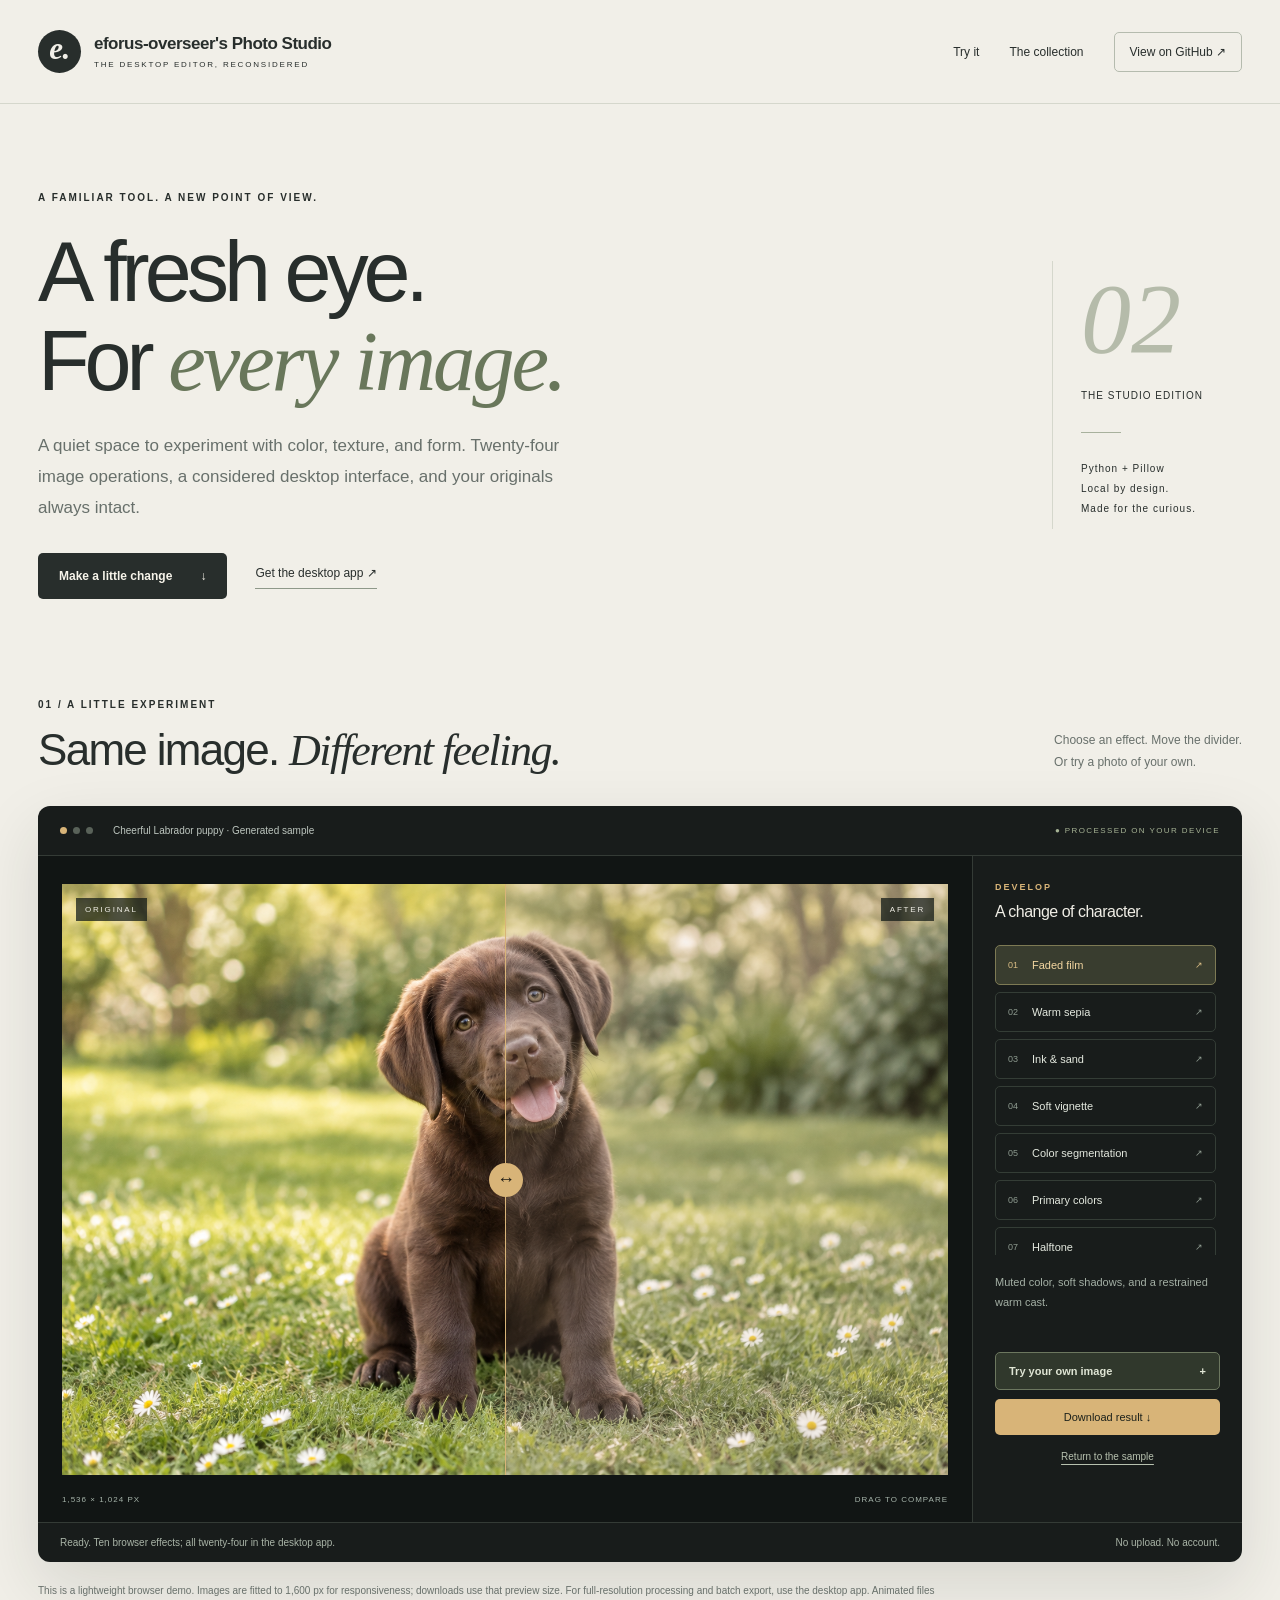
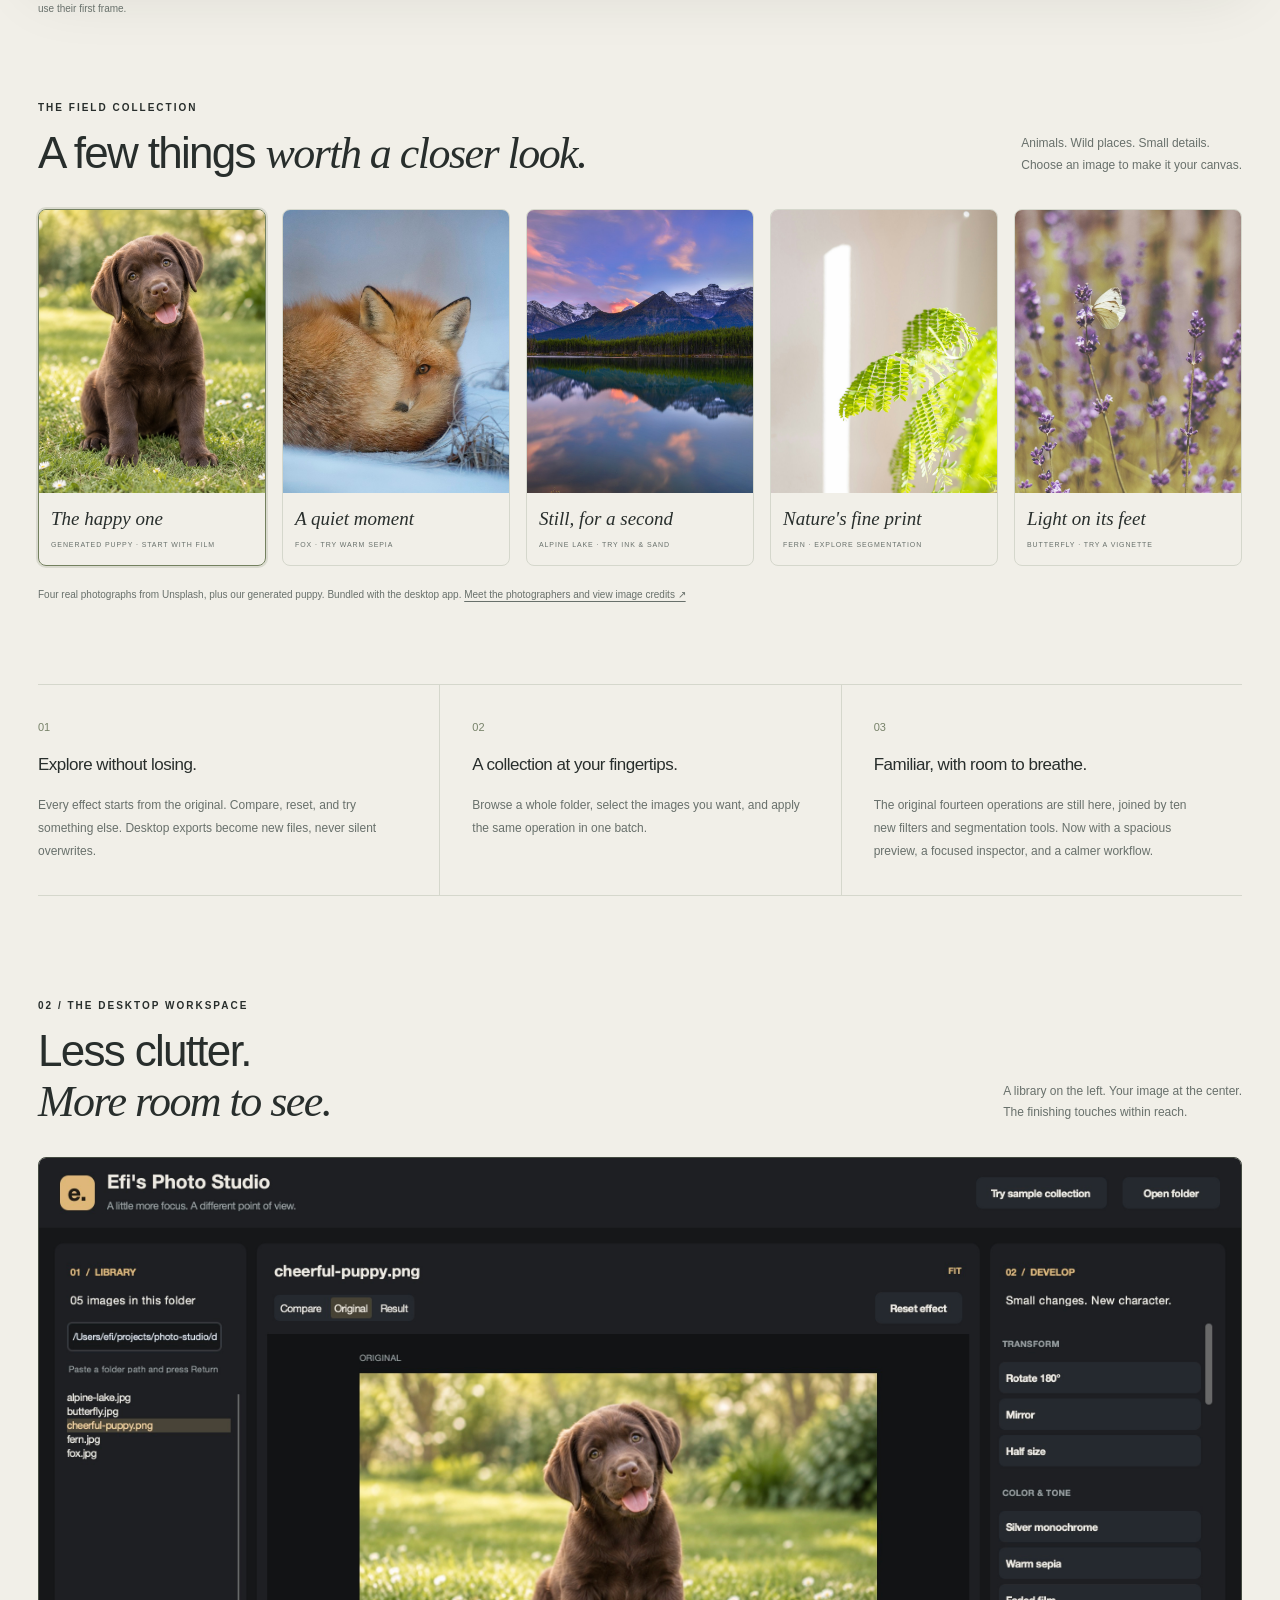
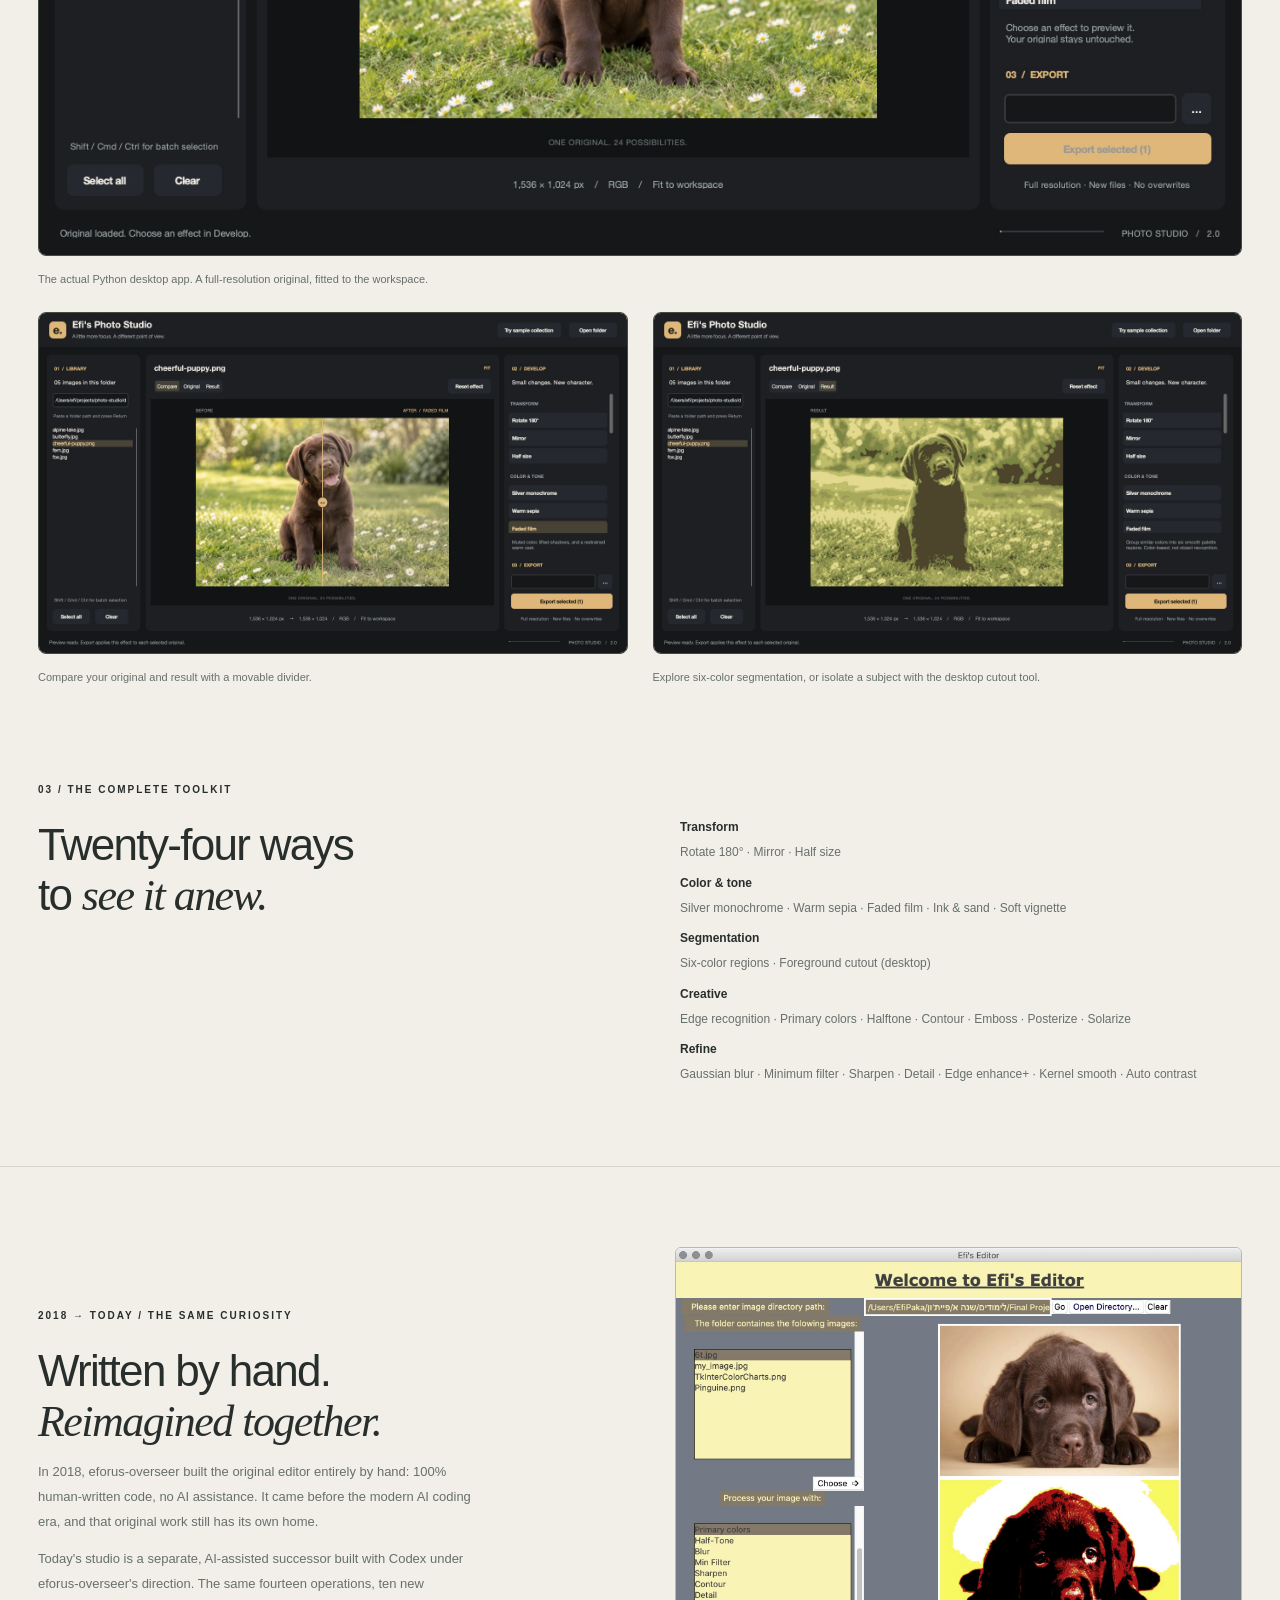
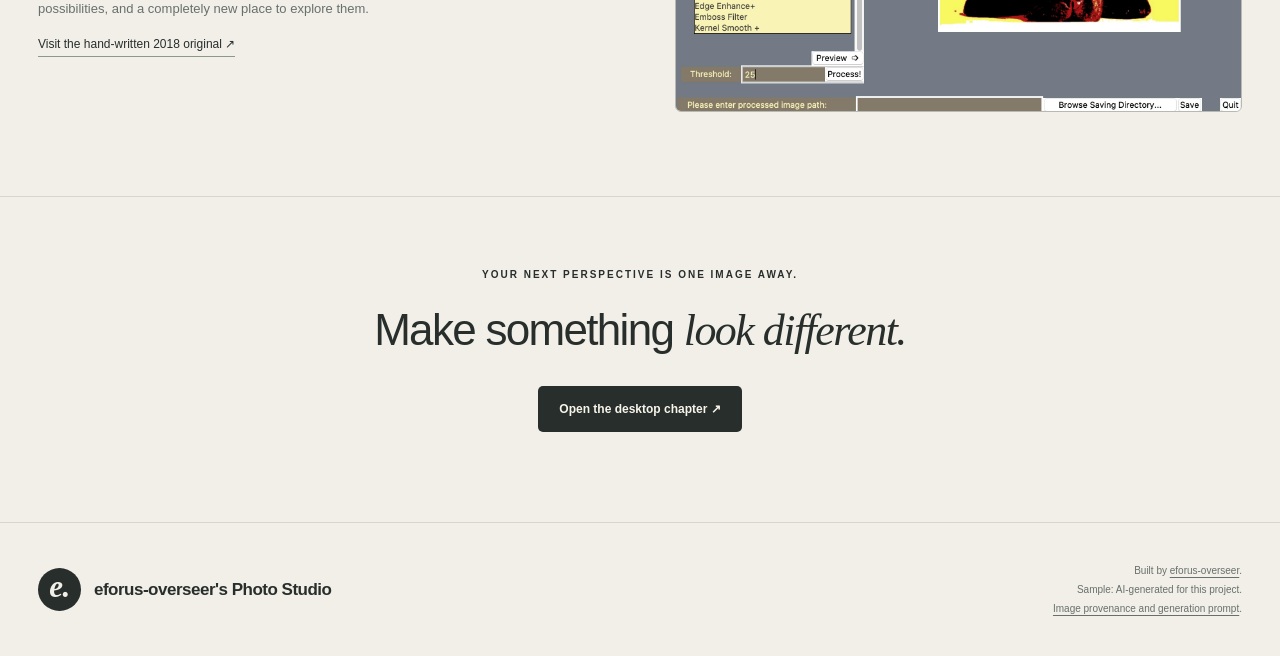
==== docs/index.html @ 04caabaa "Launch Photo Studio: 24 effects, segmentation, and a curated interactive showcase" ====
<!doctype html>
<html lang="en">
<head>
<meta charset="utf-8"><meta name="viewport" content="width=device-width, initial-scale=1">
<meta name="description" content="eforus-overseer's Photo Studio: a thoughtfully redesigned Python photo editor. Try the private, in-browser before-and-after demo, then explore all 24 desktop effects.">
<meta name="theme-color" content="#f1efe8"><title>eforus-overseer's Photo Studio — A fresh perspective</title>
<link rel="stylesheet" href="site.css"><script defer src="site.js"></script>
</head>
<body>
<a class="skip" href="#playground">Skip to interactive demo</a>
<header class="nav"><a class="brand" href="#"><span class="monogram">e.</span><span>eforus-overseer's Photo Studio<small>THE DESKTOP EDITOR, RECONSIDERED</small></span></a><nav aria-label="Main navigation"><a href="#playground">Try it</a><a href="#collection">The collection</a><a href="https://github.com/eforus-overseer/photo-studio" class="repo">View on GitHub <span aria-hidden="true">↗</span></a></nav></header>
<main>
<section class="hero"><div><p class="eyebrow">A FAMILIAR TOOL. A NEW POINT OF VIEW.</p><h1>A fresh eye.<br>For <em>every image.</em></h1><p class="intro">A quiet space to experiment with color, texture, and form. Twenty-four image operations, a considered desktop interface, and your originals always intact.</p><div class="hero-actions"><a class="button primary" href="#playground">Make a little change <span aria-hidden="true">↓</span></a><a class="text-link" href="https://github.com/eforus-overseer/photo-studio#quick-start">Get the desktop app ↗</a></div></div><aside class="hero-note"><span class="edition">02</span><p>THE STUDIO EDITION</p><div class="note-line"></div><p>Python + Pillow<br>Local by design.<br>Made for the curious.</p></aside></section>
<section id="playground" class="playground" aria-labelledby="demo-title"><div class="section-heading"><div><p class="eyebrow">01 / A LITTLE EXPERIMENT</p><h2 id="demo-title">Same image. <em>Different feeling.</em></h2></div><p>Choose an effect. Move the divider.<br>Or try a photo of your own.</p></div>
<div class="demo-shell"><div class="demo-toolbar"><div class="lights" aria-hidden="true"><i></i><i></i><i></i></div><span id="image-name">A familiar friend. A fresh perspective.</span><span class="local-badge">● PROCESSED ON YOUR DEVICE</span></div><div class="demo-body"><div class="preview-column"><div class="compare-stage" id="compare-stage"><canvas id="before" aria-label="Original image"></canvas><canvas id="after" aria-label="Processed image"></canvas><span class="image-tag before-tag">ORIGINAL</span><span class="image-tag after-tag">AFTER</span><div class="divider" aria-hidden="true"><span>↔</span></div><input id="comparison" type="range" min="0" max="100" value="50" aria-label="Before and after divider"></div><div class="preview-caption"><span id="dimensions">Loading sample…</span><span>DRAG TO COMPARE</span></div></div><aside class="demo-inspector"><p class="eyebrow">DEVELOP</p><h3>A change of character.</h3><div class="effect-list" role="group" aria-label="Choose an effect"><button data-effect="film" aria-pressed="true">01 <span>Faded film</span><b>↗</b></button><button data-effect="sepia" aria-pressed="false">02 <span>Warm sepia</span><b>↗</b></button><button data-effect="duotone" aria-pressed="false">03 <span>Ink &amp; sand</span><b>↗</b></button><button data-effect="vignette" aria-pressed="false">04 <span>Soft vignette</span><b>↗</b></button><button data-effect="segments" aria-pressed="false">05 <span>Color segmentation</span><b>↗</b></button><button data-effect="primary" aria-pressed="false">01 <span>Primary colors</span><b>↗</b></button><button data-effect="halftone" aria-pressed="false">02 <span>Halftone</span><b>↗</b></button><button data-effect="edge" aria-pressed="false">03 <span>Edge recognition</span><b>↗</b></button><button data-effect="mirror" aria-pressed="false">04 <span>Mirror</span><b>↗</b></button><button data-effect="rotate" aria-pressed="false">05 <span>Rotate 180°</span><b>↗</b></button></div><p id="effect-description">Muted color, soft shadows, and a restrained warm cast.</p><div id="threshold-control" hidden><label for="threshold">Edge threshold <output id="threshold-value">40</output></label><input id="threshold" type="range" min="1" max="199" value="40"></div><label for="photo-input" class="button upload">Try your own image <span>+</span></label><input id="photo-input" type="file" accept="image/png,image/jpeg,image/webp,image/gif,image/bmp"><button id="download" class="download" disabled>Download result ↓</button><button id="reset" class="reset">Return to the sample</button></aside></div><div class="demo-footer"><p id="demo-status" role="status" aria-live="polite">Ten browser effects. All twenty-four in the desktop app.</p><span>No upload. No account.</span></div></div><p class="fineprint">This is a lightweight browser demo. Images are fitted to 1,600 px for responsiveness; downloads use that preview size. For full-resolution processing and batch export, use the desktop app. Animated files use their first frame.</p>
</section>
<section id="collection" class="collection" aria-labelledby="collection-title">
<div class="section-heading"><div><p class="eyebrow">THE FIELD COLLECTION</p><h2 id="collection-title">A few things <em>worth a closer look.</em></h2></div><p>Animals. Wild places. Small details.<br>Choose an image to make it your canvas.</p></div>
<div class="sample-grid" role="group" aria-label="Choose a sample image">
<button data-sample="cheerful-puppy.png" data-label="Cheerful Labrador puppy · Generated sample" aria-pressed="true"><img src="samples/cheerful-puppy.png" alt="Happy chocolate Labrador puppy in a sunny garden"><span><b>The happy one</b><small>GENERATED PUPPY · START WITH FILM</small></span></button>
<button data-sample="fox.jpg" data-label="Fox · Ray Hennessy / Unsplash" aria-pressed="false"><img src="samples/fox.jpg" alt="Fox photographed by Ray Hennessy" loading="lazy"><span><b>A quiet moment</b><small>FOX · TRY WARM SEPIA</small></span></button>
<button data-sample="alpine-lake.jpg" data-label="Alpine lake · Nunzio Guerrera / Unsplash" aria-pressed="false"><img src="samples/alpine-lake.jpg" alt="Mountains reflected in an alpine lake" loading="lazy"><span><b>Still, for a second</b><small>ALPINE LAKE · TRY INK &amp; SAND</small></span></button>
<button data-sample="fern.jpg" data-label="Fern · Ian Dziuk / Unsplash" aria-pressed="false"><img src="samples/fern.jpg" alt="Intricate green fern photographed by Ian Dziuk" loading="lazy"><span><b>Nature's fine print</b><small>FERN · EXPLORE SEGMENTATION</small></span></button>
<button data-sample="butterfly.jpg" data-label="Butterfly · Ivan Jevtic / Unsplash" aria-pressed="false"><img src="samples/butterfly.jpg" alt="Butterfly on flowers photographed by Ivan Jevtic" loading="lazy"><span><b>Light on its feet</b><small>BUTTERFLY · TRY A VIGNETTE</small></span></button>
</div><p class="fineprint">Four real photographs from Unsplash, plus our generated puppy. Bundled with the desktop app. <a href="https://github.com/eforus-overseer/photo-studio/blob/main/docs/samples/CREDITS.md">Meet the photographers and view image credits ↗</a></p>
</section>
<section class="principles"><article><span>01</span><h3>Explore without losing.</h3><p>Every effect starts from the original. Compare, reset, and try something else. Desktop exports become new files, never silent overwrites.</p></article><article><span>02</span><h3>A collection at your fingertips.</h3><p>Browse a whole folder, select the images you want, and apply the same operation in one batch.</p></article><article><span>03</span><h3>Familiar, with room to breathe.</h3><p>The original fourteen operations are still here, joined by ten new filters and segmentation tools. Now with a spacious preview, a focused inspector, and a calmer workflow.</p></article></section>
<section id="workspace" class="workspace"><div class="section-heading"><div><p class="eyebrow">02 / THE DESKTOP WORKSPACE</p><h2>Less clutter.<br><em>More room to see.</em></h2></div><p>A library on the left. Your image at the center.<br>The finishing touches within reach.</p></div><figure class="app-shot"><img src="media/studio-workspace.jpg" alt="The new desktop photo editor with a dark library, large image preview, and grouped effect inspector" loading="lazy"><figcaption>The actual Python desktop app. A full-resolution original, fitted to the workspace.</figcaption></figure><div class="shot-grid"><figure><img src="media/studio-compare.jpg" alt="Desktop before-and-after comparison showing the Faded film effect" loading="lazy"><figcaption>Compare your original and result with a movable divider.</figcaption></figure><figure><img src="media/studio-segments.jpg" alt="Desktop color segmentation with six palette regions" loading="lazy"><figcaption>Explore six-color segmentation, or isolate a subject with the desktop cutout tool.</figcaption></figure></div></section>
<section class="effect-catalog"><p class="eyebrow">03 / THE COMPLETE TOOLKIT</p><div><h2>Twenty-four ways<br>to <em>see it anew.</em></h2><div class="catalog-groups"><article><h3>Transform</h3><p>Rotate 180° · Mirror · Half size</p></article><article><h3>Color &amp; tone</h3><p>Silver monochrome · Warm sepia · Faded film · Ink &amp; sand · Soft vignette</p></article><article><h3>Segmentation</h3><p>Six-color regions · Foreground cutout (desktop)</p></article><article><h3>Creative</h3><p>Edge recognition · Primary colors · Halftone · Contour · Emboss · Posterize · Solarize</p></article><article><h3>Refine</h3><p>Gaussian blur · Minimum filter · Sharpen · Detail · Edge enhance+ · Kernel smooth · Auto contrast</p></article></div></div></section>
<section class="legacy"><div><p class="eyebrow">2018 → TODAY / THE SAME CURIOSITY</p><h2>Written by hand.<br><em>Reimagined together.</em></h2><p>In 2018, eforus-overseer built the original editor entirely by hand: 100% human-written code, no AI assistance. It came before the modern AI coding era, and that original work still has its own home.</p><p>Today's studio is a separate, AI-assisted successor built with Codex under eforus-overseer's direction. The same fourteen operations, ten new possibilities, and a completely new place to explore them.</p><a class="text-link" href="https://github.com/eforus-overseer/Photo-Editor-GUI">Visit the hand-written 2018 original ↗</a></div><a href="https://github.com/eforus-overseer/Photo-Editor-GUI/tree/legacy"><img src="media/legacy-editor.jpg" alt="The original hand-written 2018 Tkinter editor" loading="lazy"></a></section>
<section class="closing"><p class="eyebrow">YOUR NEXT PERSPECTIVE IS ONE IMAGE AWAY.</p><h2>Make something <em>look different.</em></h2><a class="button primary" href="https://github.com/eforus-overseer/photo-studio#quick-start">Open the desktop chapter ↗</a></section>
</main>
<footer><a class="brand" href="#"><span class="monogram">e.</span>eforus-overseer's Photo Studio</a><p>Built by <a href="https://github.com/eforus-overseer">eforus-overseer</a>.<br>Sample: AI-generated for this project.<br><a href="samples/GENERATED.md">Image provenance and generation prompt</a>.</p></footer>
</body></html>
---- docs/site.css ----
:root{--paper:#f1efe8;--ink:#282e2c;--muted:#68706b;--line:#d5d7cc;--accent:#d8b478;--dark:#181c1b}*{box-sizing:border-box}html{scroll-behavior:smooth;scroll-padding-top:32px}body{margin:0;background:var(--paper);color:var(--ink);font-family:Inter,-apple-system,BlinkMacSystemFont,"Segoe UI",sans-serif;-webkit-font-smoothing:antialiased}a{color:inherit;text-decoration:none}button,input{font:inherit}button,a,label,input{touch-action:manipulation}button{cursor:pointer}a:focus-visible,button:focus-visible,input:focus-visible,label:focus-within{outline:3px solid #987340;outline-offset:5px}button:disabled{opacity:.45;cursor:wait}.skip{position:absolute;top:-60px;left:20px;background:var(--ink);color:white;padding:14px;z-index:10}.skip:focus{top:12px}.nav,main,footer{max-width:1320px;margin:auto}.nav{display:flex;align-items:center;justify-content:space-between;padding:30px 38px;border-bottom:1px solid var(--line)}.brand{display:flex;align-items:center;gap:13px;font-weight:650;letter-spacing:-.5px;font-size:17px}.brand small{display:block;font-size:8px;letter-spacing:1.8px;font-weight:500;margin-top:6px}.monogram{width:43px;height:43px;background:var(--ink);border-radius:50%;display:grid;place-content:center;color:var(--paper);font:bold italic 31px Georgia,serif;padding-bottom:6px}.nav nav{display:flex;gap:30px;align-items:center;font-size:12px}.repo{border:1px solid #b5bbae;border-radius:5px;padding:12px 15px}.hero{padding:86px 38px 76px;display:grid;grid-template-columns:1fr 190px;gap:40px;align-items:center}.eyebrow{font-size:10px;letter-spacing:2px;font-weight:650;line-height:1.6;margin:0 0 22px}h1{font-weight:500;font-size:clamp(58px,6.6vw,92px);letter-spacing:-5px;line-height:1.05;margin:0 0 25px}h1 em,h2 em{font-family:Georgia,"Times New Roman",serif;font-weight:400;letter-spacing:-.035em}h1 em{color:#69775b}.intro{max-width:560px;font-size:17px;line-height:1.8;color:var(--muted)}.hero-actions{display:flex;align-items:center;gap:28px;margin-top:30px}.button{display:inline-flex;justify-content:space-between;align-items:center;gap:28px;padding:16px 21px;border-radius:5px;font-size:12px;font-weight:650;border:none;cursor:pointer}.primary{background:var(--ink);color:#f7f4ea}.primary:hover{background:#495346}.text-link{font-size:12px;border-bottom:1px solid #8e9889;padding-bottom:5px;line-height:1.7}.hero-note{border-left:1px solid var(--line);padding-left:28px}.edition{font:italic 100px Georgia,serif;color:#b5bbaa}.hero-note p{font-size:10px;line-height:2;letter-spacing:1px}.note-line{width:40px;height:1px;background:#a8b19d;margin:26px 0}.playground,.workspace{padding:22px 38px 0}.section-heading{display:flex;align-items:flex-end;justify-content:space-between;gap:30px;margin-bottom:30px}.section-heading .eyebrow{margin-bottom:12px}h2{font-size:44px;font-weight:450;letter-spacing:-1.7px;line-height:1.14;margin:0}.section-heading>p{font-size:12px;line-height:1.8;color:var(--muted);margin:0 0 3px}.demo-shell{background:var(--dark);color:#f0eee6;border-radius:12px;box-shadow:0 24px 65px #20291e20;overflow:hidden}.demo-toolbar{display:flex;align-items:center;gap:20px;padding:19px 22px;border-bottom:1px solid #343b36;font-size:10px;color:#bdc6bf}.lights{display:flex;gap:6px}.lights i{width:7px;height:7px;background:#596259;border-radius:50%}.lights i:first-child{background:var(--accent)}.local-badge{margin-left:auto;font-size:8px;letter-spacing:1.4px;color:#a6b395}.demo-body{display:grid;grid-template-columns:minmax(0,1fr) 270px}.preview-column{padding:28px 24px 18px;background:#111514;display:flex;flex-direction:column;justify-content:center}.compare-stage{position:relative;aspect-ratio:3/2;width:100%;overflow:hidden;background:repeating-conic-gradient(#252a27 0% 25%,#303630 0% 50%) 50% / 20px 20px;--split:50%}.compare-stage canvas{width:100%;height:100%;object-fit:contain;display:block;position:absolute;inset:0}#after{clip-path:inset(0 0 0 var(--split))}.image-tag{position:absolute;top:14px;background:#111a16ba;font-size:8px;letter-spacing:1.8px;padding:7px 9px;pointer-events:none}.before-tag{left:14px}.after-tag{right:14px}.divider{position:absolute;left:var(--split);top:0;bottom:0;border-left:1px solid var(--accent);pointer-events:none}.divider span{position:absolute;top:50%;transform:translate(-50%,-50%);border-radius:50%;background:var(--accent);color:#211e16;font-size:18px;width:34px;height:34px;display:grid;place-content:center}.compare-stage input{position:absolute;inset:0;width:100%;height:100%;margin:0;opacity:0;cursor:ew-resize}.compare-stage:focus-within{outline:2px solid var(--accent);outline-offset:4px}.preview-caption{display:flex;justify-content:space-between;gap:16px;font-size:8px;color:#a6b4aa;letter-spacing:1px;margin-top:20px}.demo-inspector{padding:24px 22px;border-left:1px solid #343b36}.demo-inspector .eyebrow{color:var(--accent);font-size:9px;margin-bottom:8px}.demo-inspector h3{font-size:16px;font-weight:500;letter-spacing:-.5px;margin:0 0 24px}.effect-list{display:grid;gap:7px}.effect-list button{border:1px solid #343d36;border-radius:5px;background:transparent;color:#8e9b90;display:flex;gap:14px;padding:12px;font-size:9px;align-items:center;text-align:left}.effect-list span{font-size:11px;color:#e4e9df}.effect-list b{margin-left:auto;font-weight:400}.effect-list button:hover{background:#343b31}.effect-list button[aria-pressed=true]{background:#393d2f;border-color:#7d7a54;color:#d8bc84}.effect-list button[aria-pressed=true] span{color:#f3d6a0}#effect-description{color:#a3afa4;font-size:11px;line-height:1.8;min-height:61px;margin:18px 0}#threshold-control{margin:12px 0 20px}#threshold-control label{display:flex;justify-content:space-between;font-size:11px}#threshold{width:100%;accent-color:var(--accent);margin-top:14px}.upload{border:1px solid #6c775f;width:100%;font-size:11px;padding:12px 13px;background:#30382c;color:#e0e6d5}#photo-input{position:absolute;width:1px;height:1px;clip-path:inset(50%);overflow:hidden}.upload:has(+input:focus-visible){outline:2px solid var(--accent);outline-offset:3px}.download{width:100%;padding:12px;color:#1c211b;background:var(--accent);border:0;border-radius:5px;font-size:11px;margin-top:9px}.reset{display:block;margin:15px auto 0;font-size:10px;border:0;background:none;color:#b7c1af;text-decoration:underline;text-underline-offset:4px}.demo-footer{border-top:1px solid #343b36;padding:14px 22px;display:flex;justify-content:space-between;gap:20px;font-size:10px;color:#a9b4a7}.demo-footer p{margin:0}.fineprint{font-size:10px;line-height:1.8;color:var(--muted);max-width:910px;margin-top:20px}.principles{margin:80px 38px;display:grid;grid-template-columns:repeat(3,1fr);border-top:1px solid var(--line);border-bottom:1px solid var(--line)}.principles article{padding:32px 32px 32px 0}.principles article+article{border-left:1px solid var(--line);padding-left:32px}.principles span{font-size:11px;color:#778269}.principles h3{font-size:17px;font-weight:500;letter-spacing:-.5px;line-height:1.5}.principles p{color:var(--muted);font-size:12px;line-height:1.9;margin-bottom:0}.app-shot{margin:0}.app-shot img,.shot-grid img{width:100%;display:block;border-radius:8px;border:1px solid #444b41}.app-shot figcaption,.shot-grid figcaption{font-size:11px;color:var(--muted);line-height:1.8;margin:14px 0}.shot-grid{display:grid;grid-template-columns:1fr 1fr;gap:25px;margin-top:22px}.shot-grid figure{margin:0}.effect-catalog{padding:80px 38px;border-bottom:1px solid var(--line)}.effect-catalog>div{display:grid;grid-template-columns:1fr 1fr;gap:80px}.catalog-groups{display:grid;gap:12px}.catalog-groups h3{font-size:12px;margin:0 0 8px}.catalog-groups p{font-size:12px;color:var(--muted);line-height:1.8;margin:0}.legacy{display:grid;grid-template-columns:1fr 1fr;gap:70px;padding:80px 38px;align-items:center}.legacy p:not(.eyebrow){font-size:13px;color:var(--muted);line-height:1.9;max-width:440px}.legacy img{width:100%;border-radius:6px;filter:saturate(.6);border:1px solid #b6bbaf}.closing{text-align:center;border-top:1px solid var(--line);padding:70px 30px 90px}.closing .button{margin-top:30px}footer{padding:28px 38px;border-top:1px solid var(--line);display:flex;align-items:center;justify-content:space-between;gap:30px}footer p{font-size:10px;line-height:1.9;color:var(--muted);text-align:right}footer p a{text-decoration:underline;text-underline-offset:3px}[hidden]{display:none!important}@media(max-width:1000px){h1{letter-spacing:-3px}.hero{grid-template-columns:1fr 140px}.hero-note{padding-left:20px}.demo-body{grid-template-columns:minmax(0,1fr) 235px}.demo-inspector{padding:22px 16px}.preview-column{padding:16px}.local-badge{display:none}.section-heading{align-items:flex-start}h2{font-size:36px}.effect-catalog>div{gap:40px}}@media(max-width:720px){.nav{padding:20px}.nav nav{gap:16px}.nav nav>a:not(.repo){display:none}.brand{font-size:14px}.brand small{font-size:6px}.repo{padding:10px;font-size:10px}.hero{padding:56px 22px 52px;display:block}.hero-note{display:none}h1{font-size:59px;letter-spacing:-3px}.intro{font-size:15px}.hero-actions{flex-wrap:wrap;gap:22px}.playground,.workspace{padding:12px 18px 0}.section-heading{display:block}.section-heading>p{margin-top:18px}.demo-body{display:block}.demo-inspector{border-left:0;border-top:1px solid #343b36;padding:24px}.effect-list{grid-template-columns:1fr 1fr}.effect-list button{gap:9px}.demo-inspector h3{margin-bottom:16px}.demo-toolbar{padding:15px}.demo-footer{padding:15px;line-height:1.6}.demo-footer>span{display:none}.preview-caption{font-size:7px;letter-spacing:.5px}.principles{grid-template-columns:1fr;margin:50px 22px}.principles article{padding:25px 0}.principles article+article{border-left:0;border-top:1px solid var(--line);padding:25px 0}.shot-grid{grid-template-columns:1fr}.effect-catalog{padding:50px 22px}.effect-catalog>div{grid-template-columns:1fr;gap:30px}.legacy{grid-template-columns:1fr;padding:50px 22px;gap:30px}.closing{padding:55px 22px}.closing h2{font-size:35px}footer{padding:25px 22px;display:block}footer p{text-align:left;margin-top:24px}}@media(prefers-reduced-motion:reduce){html{scroll-behavior:auto}}
.effect-list{max-height:310px;overflow-y:auto;scrollbar-color:#6e765d #20261f;padding-right:4px}.effect-list button{min-height:40px}
.collection{padding:72px 38px 0}.sample-grid{display:grid;grid-template-columns:repeat(5,minmax(0,1fr));gap:16px}.sample-grid button{background:transparent;border:1px solid var(--line);border-radius:8px;padding:0;overflow:hidden;text-align:left;color:var(--ink);transition:transform .2s,border-color .2s}.sample-grid button:hover{transform:translateY(-4px);border-color:#6b795f}.sample-grid button[aria-pressed=true]{border-color:#74815f;box-shadow:0 0 0 2px #74815f30}.sample-grid img{width:100%;aspect-ratio:4/5;object-fit:cover;display:block}.sample-grid span{display:block;padding:15px 12px}.sample-grid b{display:block;font:italic 19px Georgia,serif;font-weight:400}.sample-grid small{display:block;font-size:7px;line-height:1.6;letter-spacing:.9px;margin-top:9px;color:var(--muted)}.collection .fineprint a{text-decoration:underline;text-underline-offset:3px}@media(max-width:900px){.sample-grid{grid-template-columns:repeat(3,minmax(0,1fr))}}@media(max-width:600px){.collection{padding:50px 18px 0}.sample-grid{grid-template-columns:repeat(2,minmax(0,1fr));gap:12px}.sample-grid b{font-size:18px}}@media(prefers-reduced-motion:reduce){.sample-grid button{transition:none}}
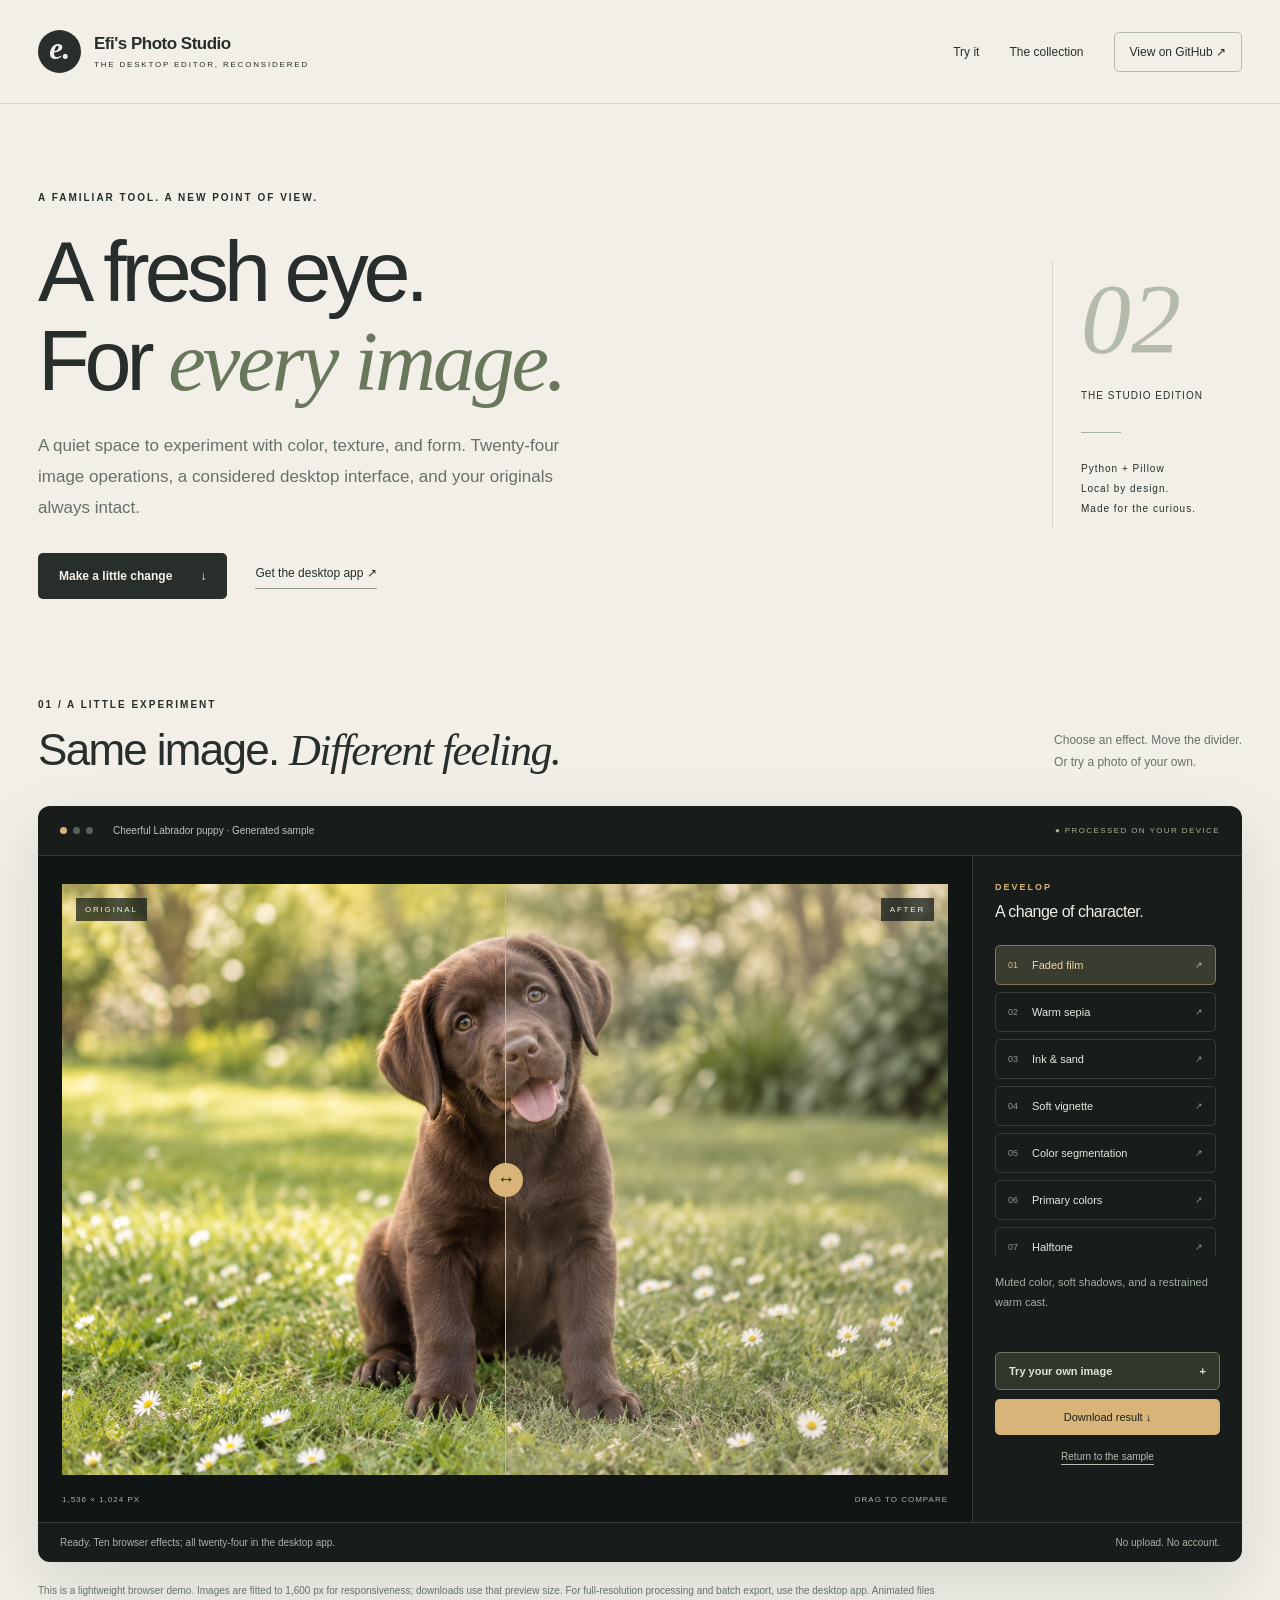
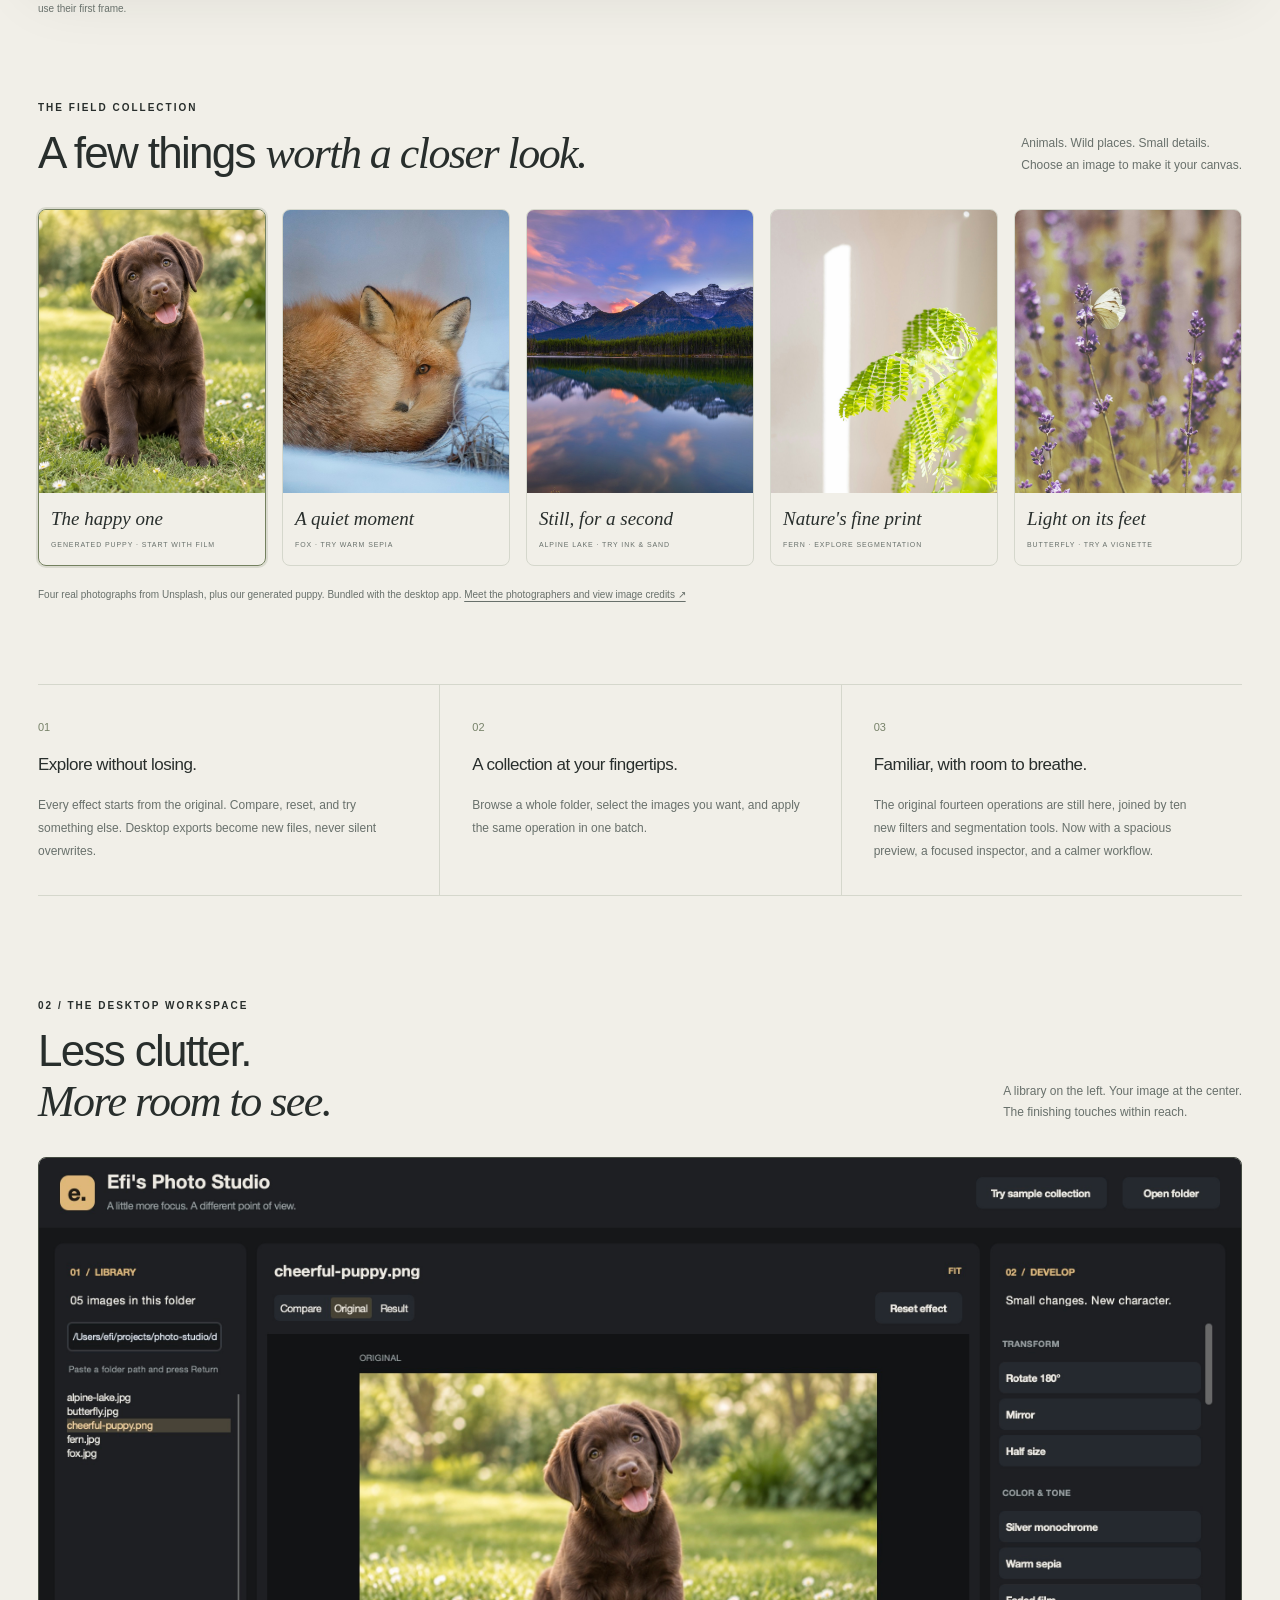
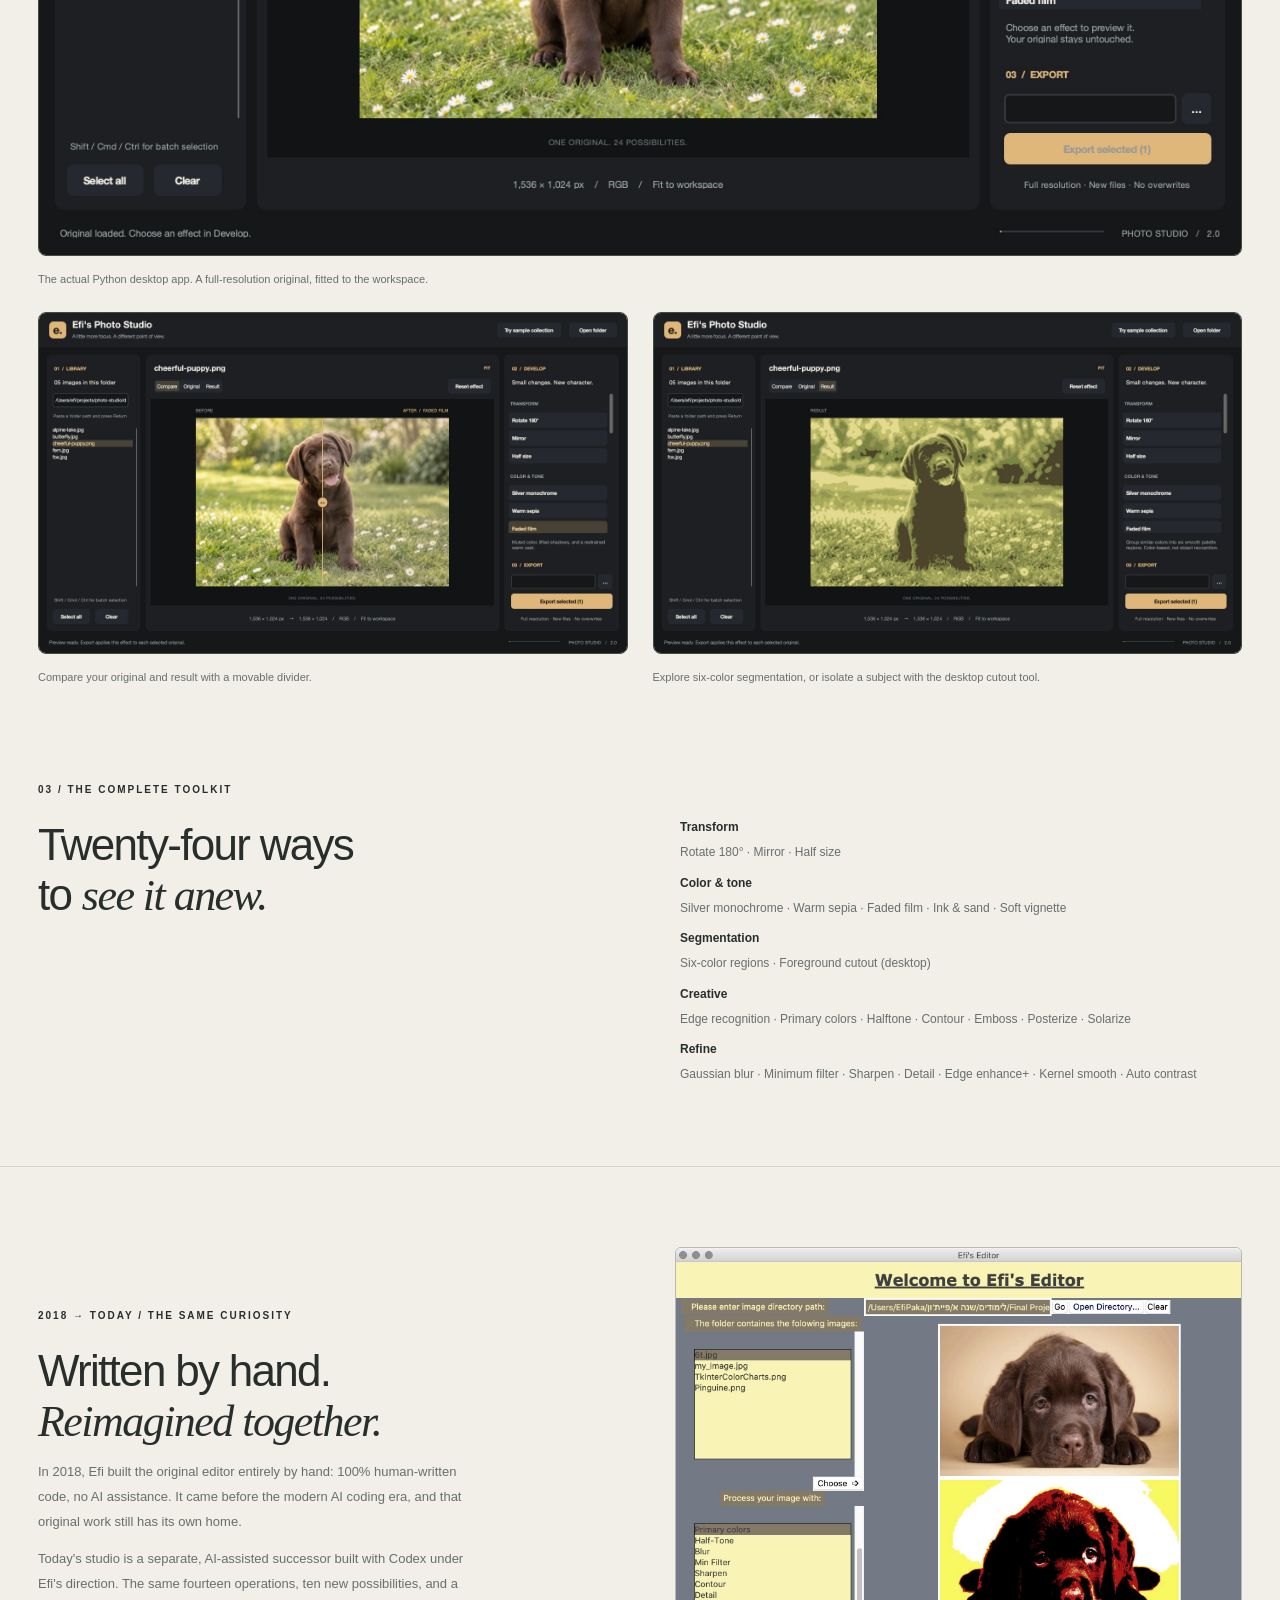
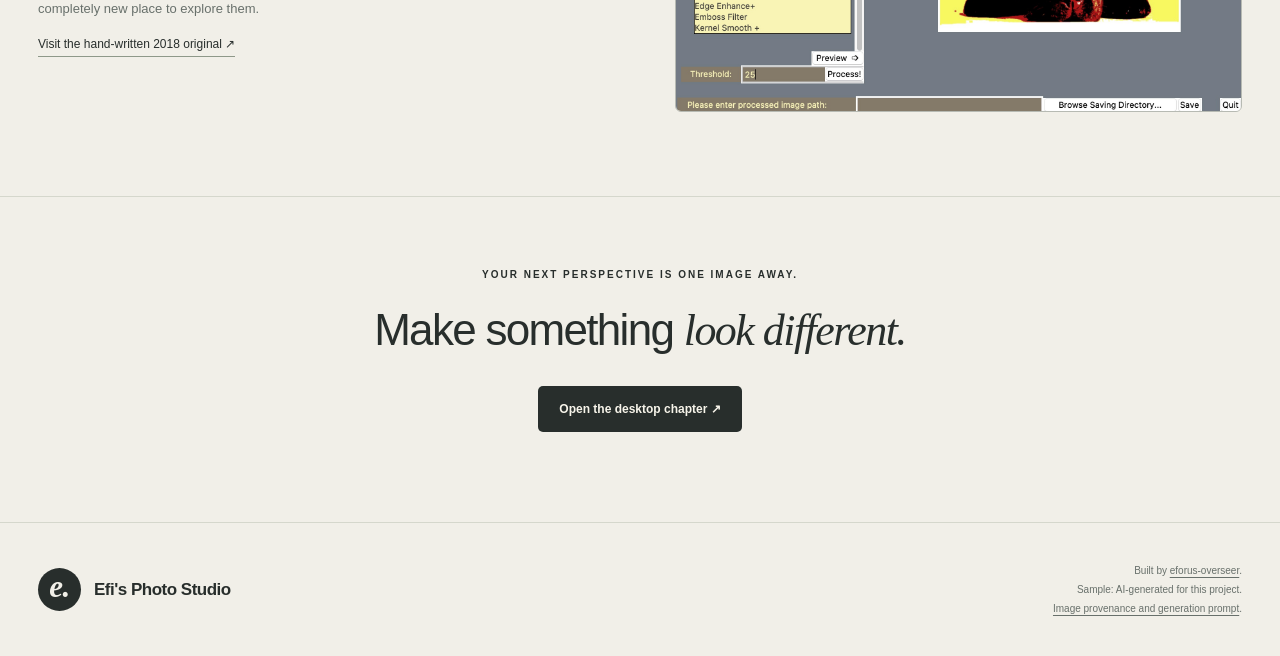
==== commit dee2a711: "Launch Photo Studio: 24 effects, segmentation, and a curated interactive showcase" ====
--- a/docs/index.html
+++ b/docs/index.html
@@ -2,13 +2,13 @@
 <html lang="en">
 <head>
 <meta charset="utf-8"><meta name="viewport" content="width=device-width, initial-scale=1">
-<meta name="description" content="eforus-overseer's Photo Studio: a thoughtfully redesigned Python photo editor. Try the private, in-browser before-and-after demo, then explore all 24 desktop effects.">
-<meta name="theme-color" content="#f1efe8"><title>eforus-overseer's Photo Studio — A fresh perspective</title>
+<meta name="description" content="Efi's Photo Studio: a thoughtfully redesigned Python photo editor. Try the private, in-browser before-and-after demo, then explore all 24 desktop effects.">
+<meta name="theme-color" content="#f1efe8"><title>Efi's Photo Studio — A fresh perspective</title>
 <link rel="stylesheet" href="site.css"><script defer src="site.js"></script>
 </head>
 <body>
 <a class="skip" href="#playground">Skip to interactive demo</a>
-<header class="nav"><a class="brand" href="#"><span class="monogram">e.</span><span>eforus-overseer's Photo Studio<small>THE DESKTOP EDITOR, RECONSIDERED</small></span></a><nav aria-label="Main navigation"><a href="#playground">Try it</a><a href="#collection">The collection</a><a href="https://github.com/eforus-overseer/photo-studio" class="repo">View on GitHub <span aria-hidden="true">↗</span></a></nav></header>
+<header class="nav"><a class="brand" href="#"><span class="monogram">e.</span><span>Efi's Photo Studio<small>THE DESKTOP EDITOR, RECONSIDERED</small></span></a><nav aria-label="Main navigation"><a href="#playground">Try it</a><a href="#collection">The collection</a><a href="https://github.com/eforus-overseer/photo-studio" class="repo">View on GitHub <span aria-hidden="true">↗</span></a></nav></header>
 <main>
 <section class="hero"><div><p class="eyebrow">A FAMILIAR TOOL. A NEW POINT OF VIEW.</p><h1>A fresh eye.<br>For <em>every image.</em></h1><p class="intro">A quiet space to experiment with color, texture, and form. Twenty-four image operations, a considered desktop interface, and your originals always intact.</p><div class="hero-actions"><a class="button primary" href="#playground">Make a little change <span aria-hidden="true">↓</span></a><a class="text-link" href="https://github.com/eforus-overseer/photo-studio#quick-start">Get the desktop app ↗</a></div></div><aside class="hero-note"><span class="edition">02</span><p>THE STUDIO EDITION</p><div class="note-line"></div><p>Python + Pillow<br>Local by design.<br>Made for the curious.</p></aside></section>
 <section id="playground" class="playground" aria-labelledby="demo-title"><div class="section-heading"><div><p class="eyebrow">01 / A LITTLE EXPERIMENT</p><h2 id="demo-title">Same image. <em>Different feeling.</em></h2></div><p>Choose an effect. Move the divider.<br>Or try a photo of your own.</p></div>
@@ -27,8 +27,8 @@
 <section class="principles"><article><span>01</span><h3>Explore without losing.</h3><p>Every effect starts from the original. Compare, reset, and try something else. Desktop exports become new files, never silent overwrites.</p></article><article><span>02</span><h3>A collection at your fingertips.</h3><p>Browse a whole folder, select the images you want, and apply the same operation in one batch.</p></article><article><span>03</span><h3>Familiar, with room to breathe.</h3><p>The original fourteen operations are still here, joined by ten new filters and segmentation tools. Now with a spacious preview, a focused inspector, and a calmer workflow.</p></article></section>
 <section id="workspace" class="workspace"><div class="section-heading"><div><p class="eyebrow">02 / THE DESKTOP WORKSPACE</p><h2>Less clutter.<br><em>More room to see.</em></h2></div><p>A library on the left. Your image at the center.<br>The finishing touches within reach.</p></div><figure class="app-shot"><img src="media/studio-workspace.jpg" alt="The new desktop photo editor with a dark library, large image preview, and grouped effect inspector" loading="lazy"><figcaption>The actual Python desktop app. A full-resolution original, fitted to the workspace.</figcaption></figure><div class="shot-grid"><figure><img src="media/studio-compare.jpg" alt="Desktop before-and-after comparison showing the Faded film effect" loading="lazy"><figcaption>Compare your original and result with a movable divider.</figcaption></figure><figure><img src="media/studio-segments.jpg" alt="Desktop color segmentation with six palette regions" loading="lazy"><figcaption>Explore six-color segmentation, or isolate a subject with the desktop cutout tool.</figcaption></figure></div></section>
 <section class="effect-catalog"><p class="eyebrow">03 / THE COMPLETE TOOLKIT</p><div><h2>Twenty-four ways<br>to <em>see it anew.</em></h2><div class="catalog-groups"><article><h3>Transform</h3><p>Rotate 180° · Mirror · Half size</p></article><article><h3>Color &amp; tone</h3><p>Silver monochrome · Warm sepia · Faded film · Ink &amp; sand · Soft vignette</p></article><article><h3>Segmentation</h3><p>Six-color regions · Foreground cutout (desktop)</p></article><article><h3>Creative</h3><p>Edge recognition · Primary colors · Halftone · Contour · Emboss · Posterize · Solarize</p></article><article><h3>Refine</h3><p>Gaussian blur · Minimum filter · Sharpen · Detail · Edge enhance+ · Kernel smooth · Auto contrast</p></article></div></div></section>
-<section class="legacy"><div><p class="eyebrow">2018 → TODAY / THE SAME CURIOSITY</p><h2>Written by hand.<br><em>Reimagined together.</em></h2><p>In 2018, eforus-overseer built the original editor entirely by hand: 100% human-written code, no AI assistance. It came before the modern AI coding era, and that original work still has its own home.</p><p>Today's studio is a separate, AI-assisted successor built with Codex under eforus-overseer's direction. The same fourteen operations, ten new possibilities, and a completely new place to explore them.</p><a class="text-link" href="https://github.com/eforus-overseer/Photo-Editor-GUI">Visit the hand-written 2018 original ↗</a></div><a href="https://github.com/eforus-overseer/Photo-Editor-GUI/tree/legacy"><img src="media/legacy-editor.jpg" alt="The original hand-written 2018 Tkinter editor" loading="lazy"></a></section>
+<section class="legacy"><div><p class="eyebrow">2018 → TODAY / THE SAME CURIOSITY</p><h2>Written by hand.<br><em>Reimagined together.</em></h2><p>In 2018, Efi built the original editor entirely by hand: 100% human-written code, no AI assistance. It came before the modern AI coding era, and that original work still has its own home.</p><p>Today's studio is a separate, AI-assisted successor built with Codex under Efi's direction. The same fourteen operations, ten new possibilities, and a completely new place to explore them.</p><a class="text-link" href="https://github.com/eforus-overseer/Photo-Editor-GUI">Visit the hand-written 2018 original ↗</a></div><a href="https://github.com/eforus-overseer/Photo-Editor-GUI/tree/legacy"><img src="media/legacy-editor.jpg" alt="The original hand-written 2018 Tkinter editor" loading="lazy"></a></section>
 <section class="closing"><p class="eyebrow">YOUR NEXT PERSPECTIVE IS ONE IMAGE AWAY.</p><h2>Make something <em>look different.</em></h2><a class="button primary" href="https://github.com/eforus-overseer/photo-studio#quick-start">Open the desktop chapter ↗</a></section>
 </main>
-<footer><a class="brand" href="#"><span class="monogram">e.</span>eforus-overseer's Photo Studio</a><p>Built by <a href="https://github.com/eforus-overseer">eforus-overseer</a>.<br>Sample: AI-generated for this project.<br><a href="samples/GENERATED.md">Image provenance and generation prompt</a>.</p></footer>
+<footer><a class="brand" href="#"><span class="monogram">e.</span>Efi's Photo Studio</a><p>Built by <a href="https://github.com/eforus-overseer">eforus-overseer</a>.<br>Sample: AI-generated for this project.<br><a href="samples/GENERATED.md">Image provenance and generation prompt</a>.</p></footer>
 </body></html>
